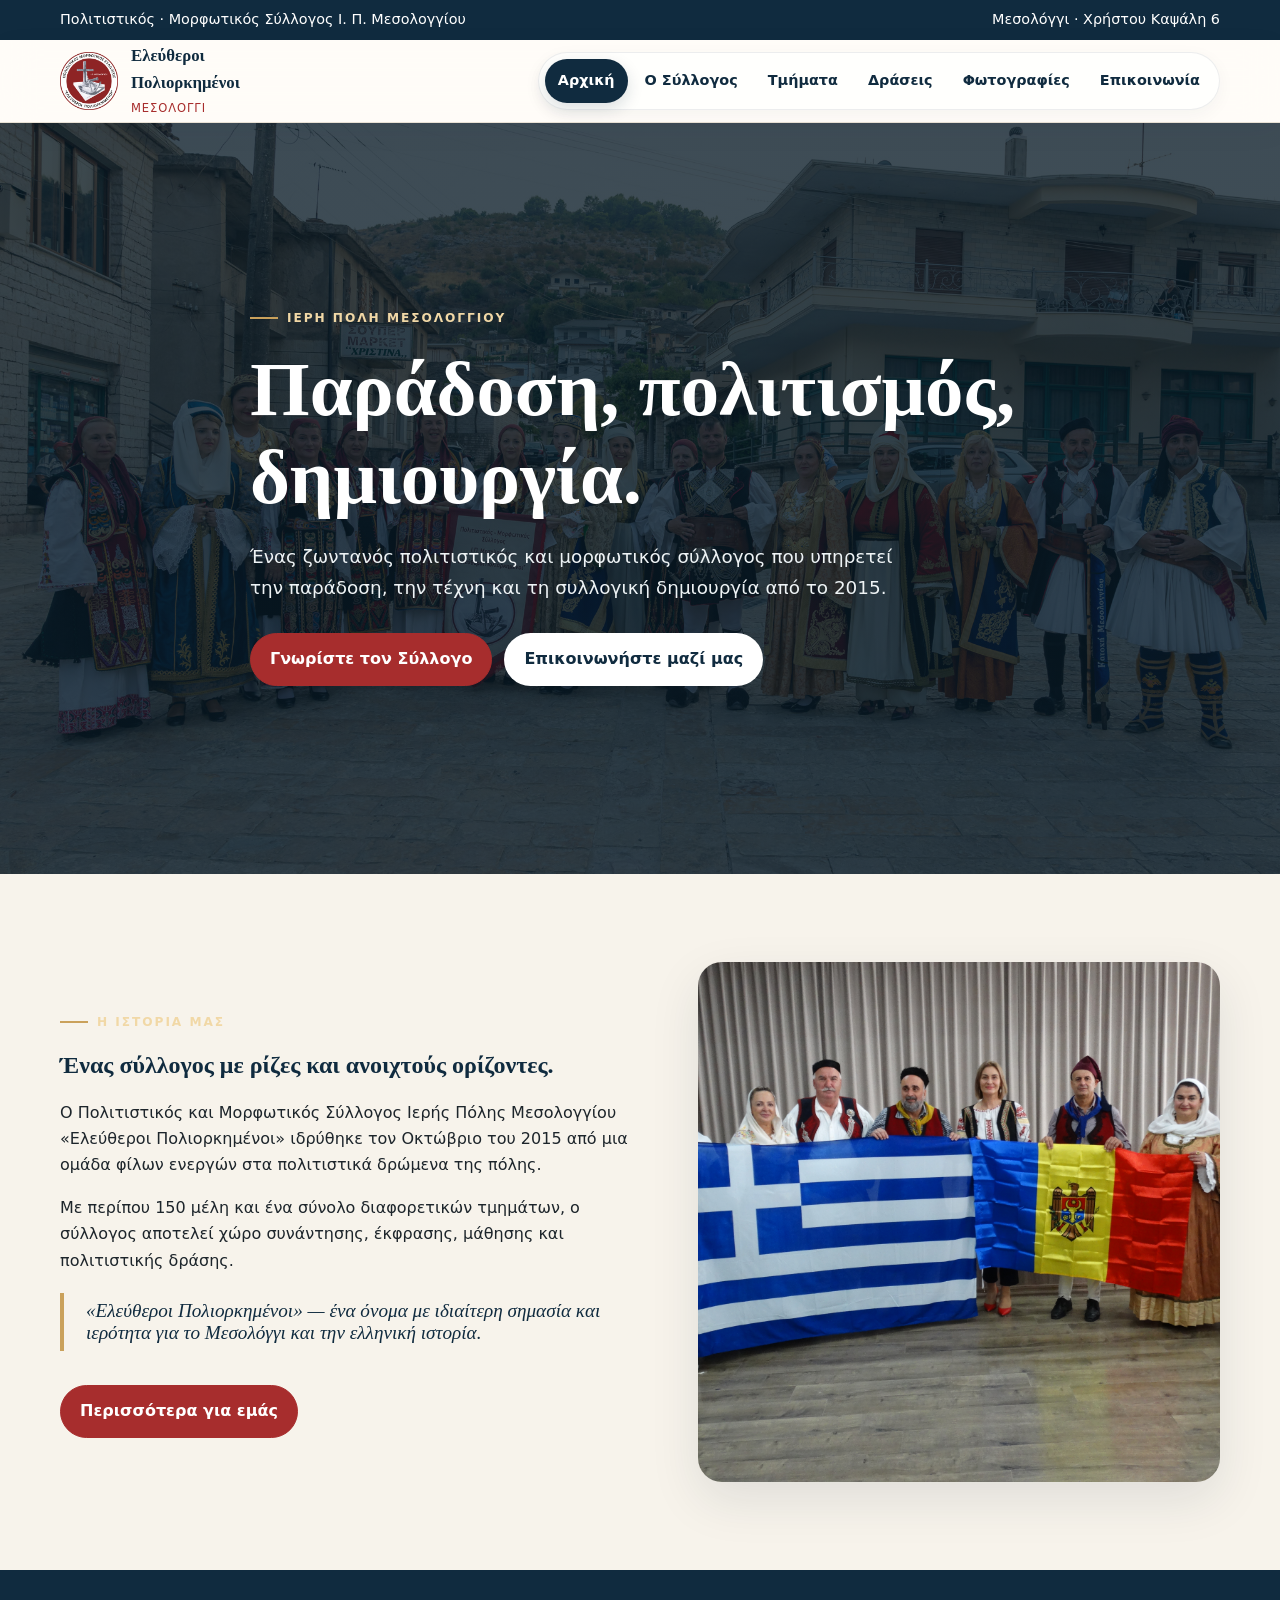
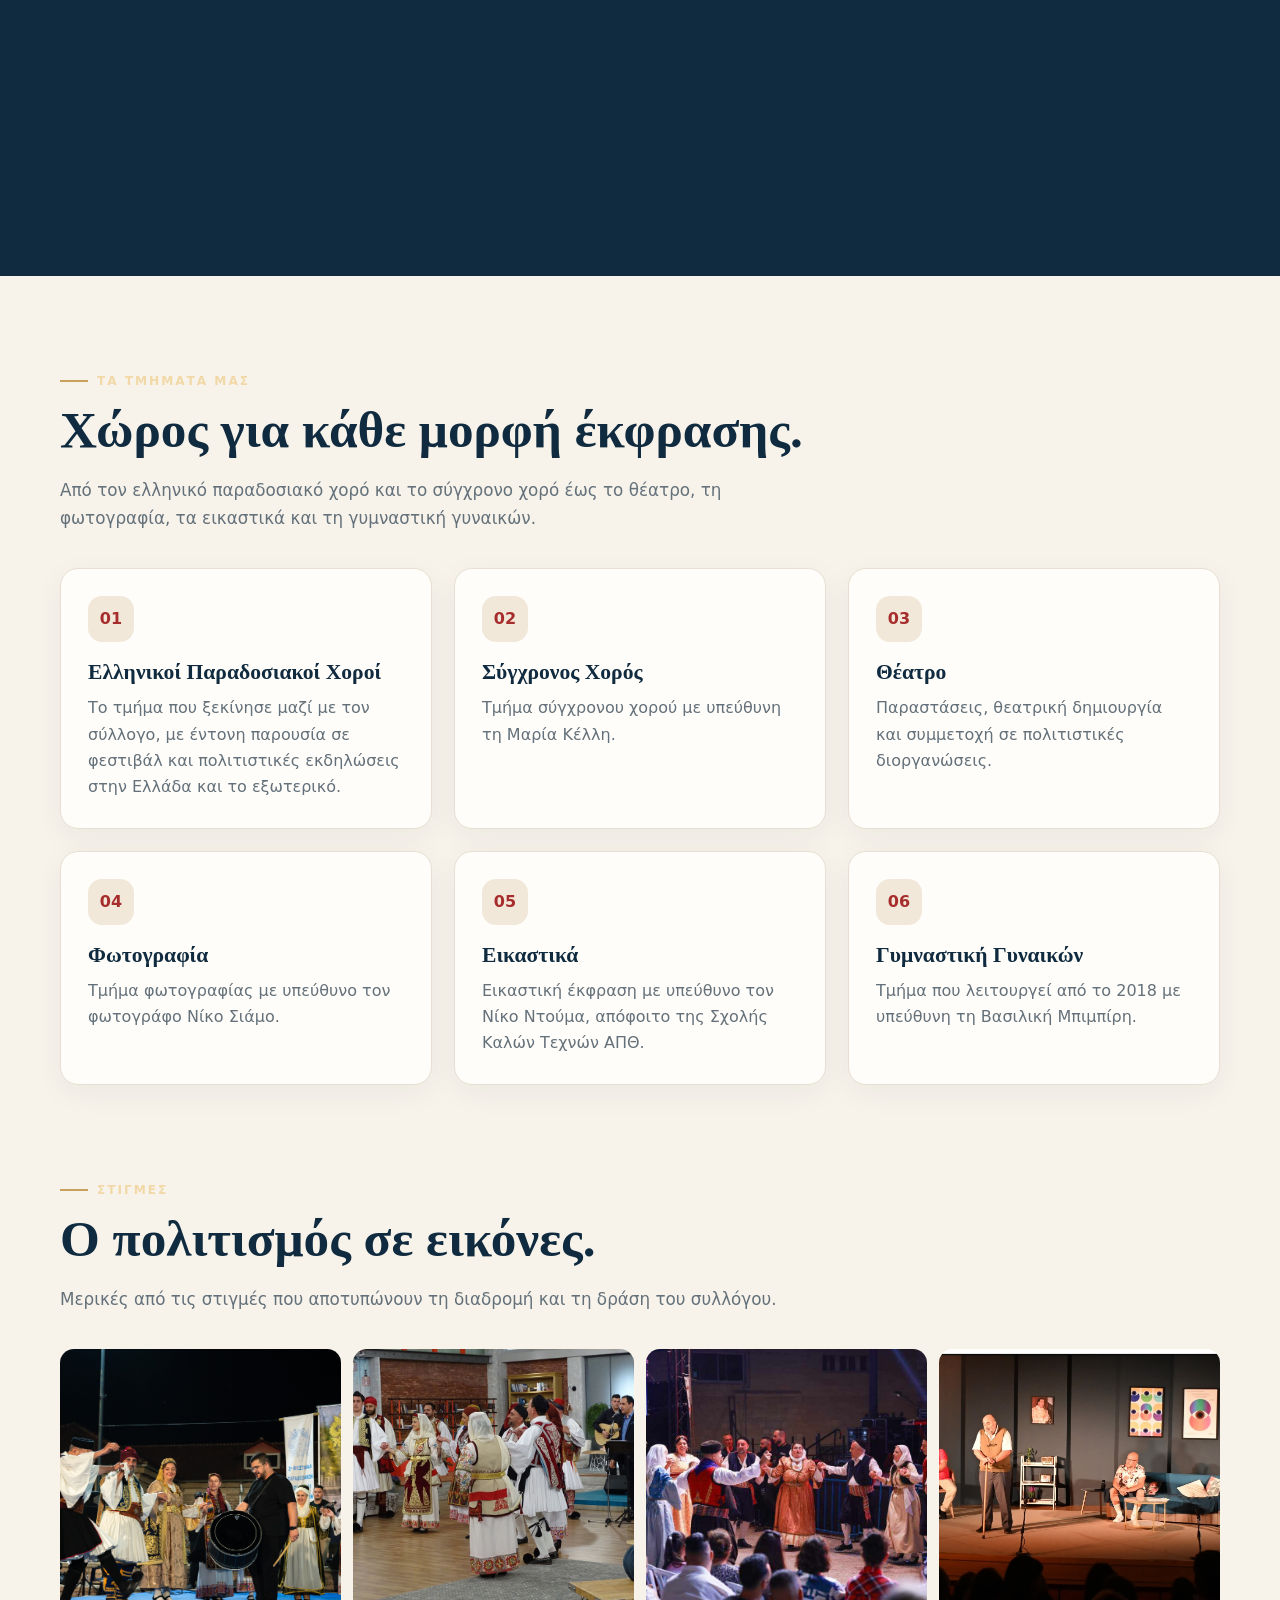
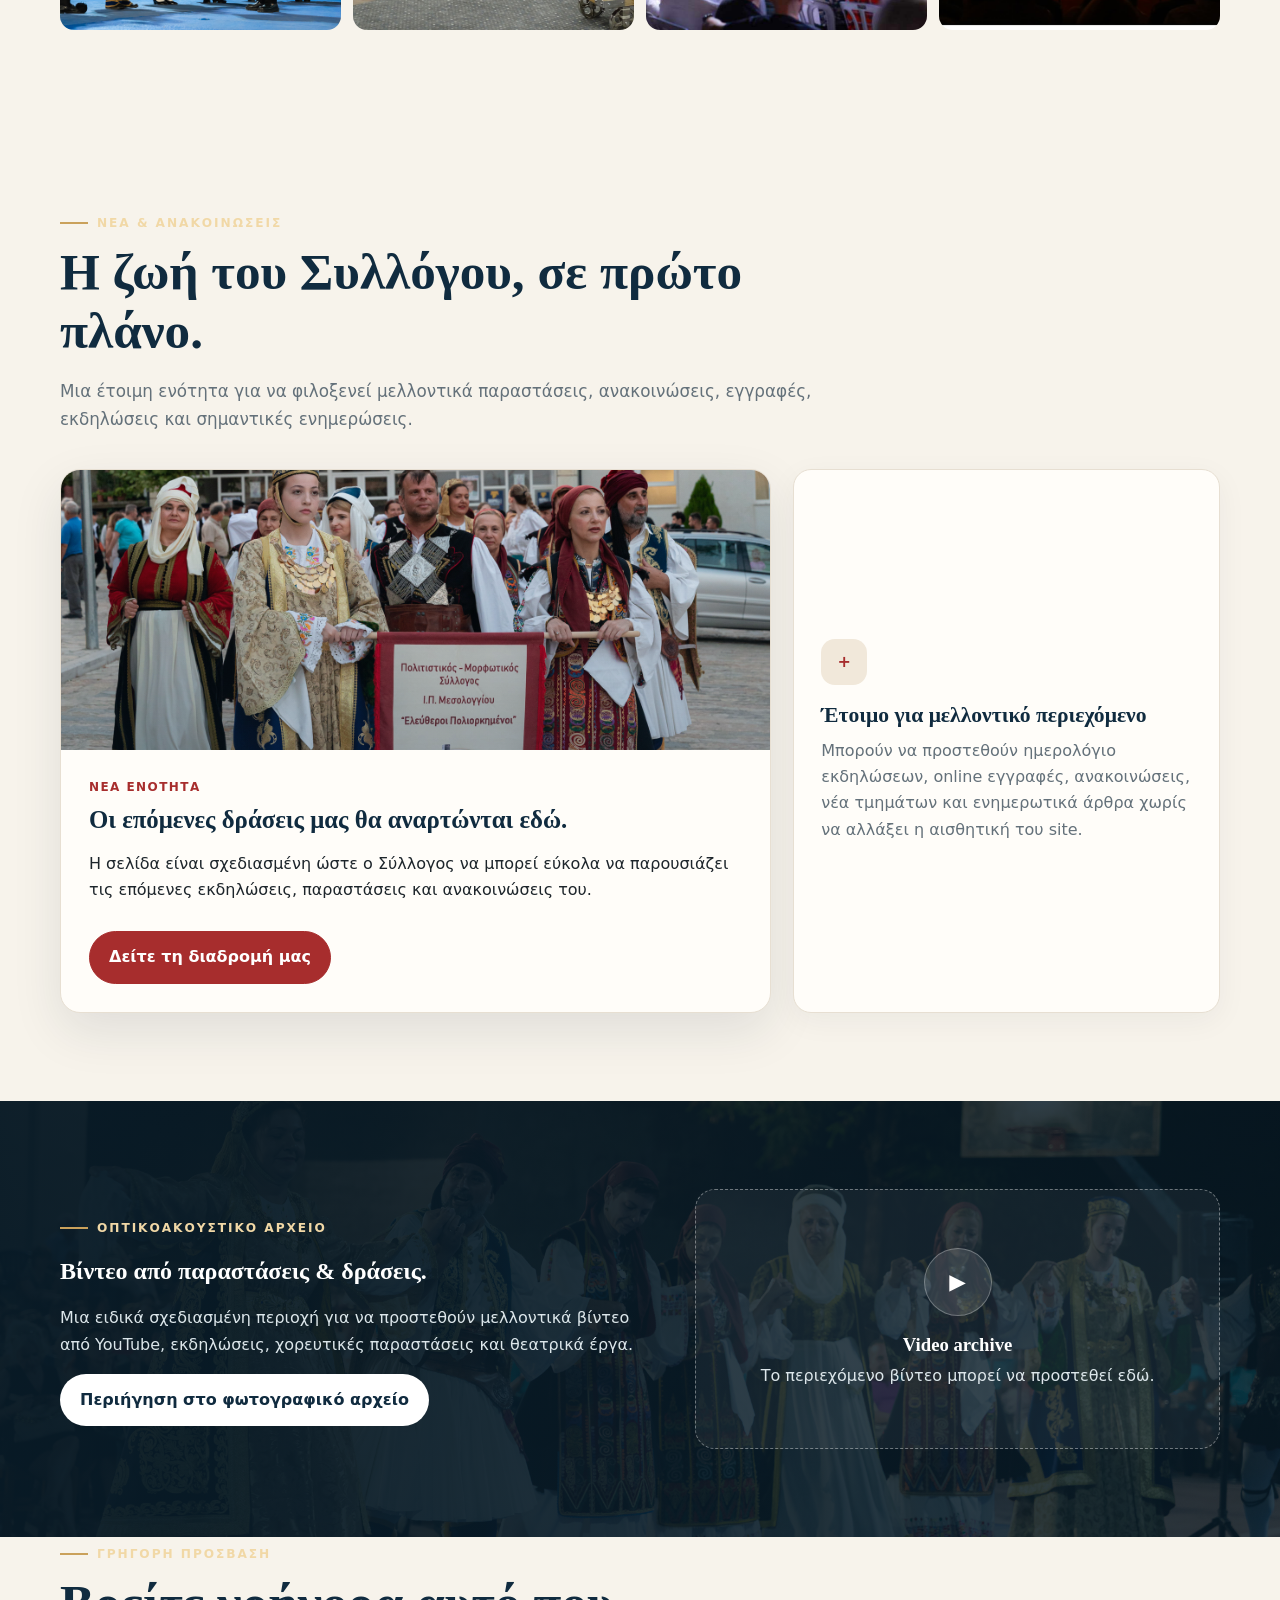
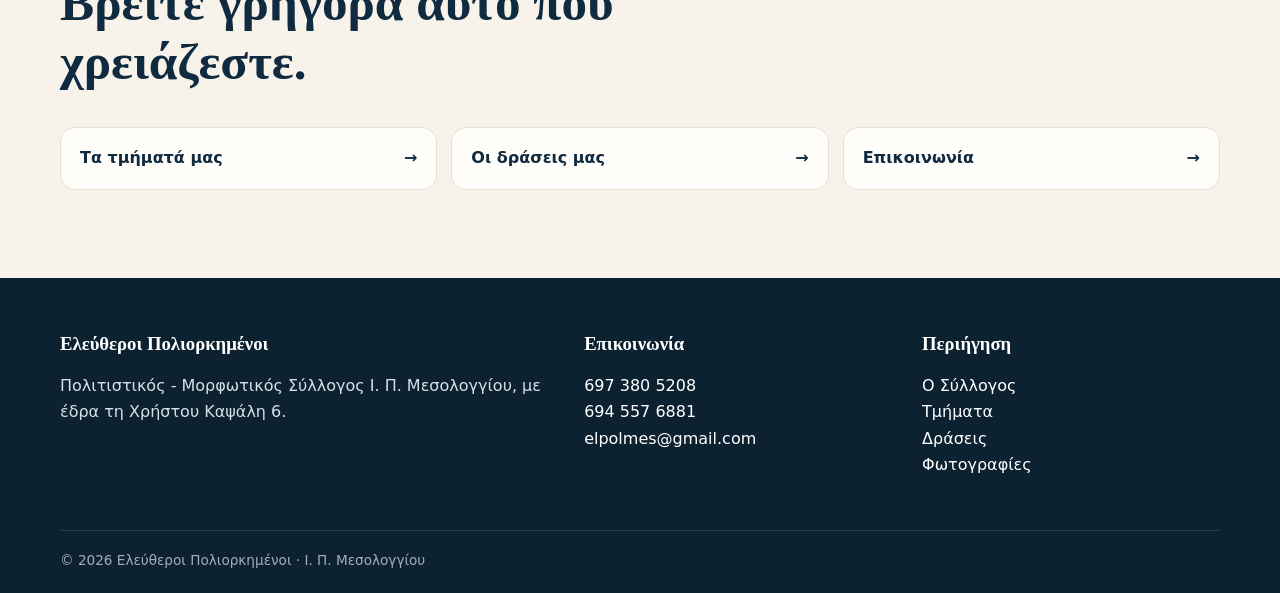
==== index.html @ cfa77f94 "Add files via upload" ====
<!doctype html>
<html lang="el">
<head>
<meta charset="utf-8">
<meta name="viewport" content="width=device-width, initial-scale=1">
<meta name="description" content="Πολιτιστικός - Μορφωτικός Σύλλογος Ι. Π. Μεσολογγίου «Ελεύθεροι Πολιορκημένοι»">
<meta name="theme-color" content="#102b3f">
<title>Αρχική | Ελεύθεροι Πολιορκημένοι</title>
<link rel="icon" href="assets/LOGO OF ELEFTHERI POLIORKIMENI.png">
<link rel="stylesheet" href="style.css">
</head><body>
<div class="topbar"><div class="container"><span>Πολιτιστικός · Μορφωτικός Σύλλογος Ι. Π. Μεσολογγίου</span><span>Μεσολόγγι · Χρήστου Καψάλη 6</span></div></div>
<header><div class="container nav">
<a class="brand" href="index.html"><img src="assets/LOGO OF ELEFTHERI POLIORKIMENI.png" alt="Λογότυπο Ελεύθεροι Πολιορκημένοι"><div><strong>Ελεύθεροι<br>Πολιορκημένοι</strong><span>Μεσολόγγι</span></div></a>
<button class="menu" aria-label="Άνοιγμα μενού" aria-expanded="false"><span></span></button>
<nav class="navlinks">
<a href="index.html">Αρχική</a><a href="about.html">Ο Σύλλογος</a><a href="departments.html">Τμήματα</a><a href="actions.html">Δράσεις</a><a href="gallery.html">Φωτογραφίες</a><a href="contact.html">Επικοινωνία</a>
</nav></div></header>

<main>
<section class="hero"><div class="container hero-inner">
<div class="kicker">Ιερή Πόλη Μεσολογγίου</div>
<h1>Παράδοση, πολιτισμός,<br>δημιουργία.</h1>
<p>Ένας ζωντανός πολιτιστικός και μορφωτικός σύλλογος που υπηρετεί την παράδοση, την τέχνη και τη συλλογική δημιουργία από το 2015.</p>
<div class="btns"><a class="btn primary" href="about.html">Γνωρίστε τον Σύλλογο</a><a class="btn light" href="contact.html">Επικοινωνήστε μαζί μας</a></div>
</div></section>

<section><div class="container split">
<div><div class="kicker">Η ιστορία μας</div><h2>Ένας σύλλογος με ρίζες και ανοιχτούς ορίζοντες.</h2>
<p>Ο Πολιτιστικός και Μορφωτικός Σύλλογος Ιερής Πόλης Μεσολογγίου «Ελεύθεροι Πολιορκημένοι» ιδρύθηκε τον Οκτώβριο του 2015 από μια ομάδα φίλων ενεργών στα πολιτιστικά δρώμενα της πόλης.</p>
<p>Με περίπου 150 μέλη και ένα σύνολο διαφορετικών τμημάτων, ο σύλλογος αποτελεί χώρο συνάντησης, έκφρασης, μάθησης και πολιτιστικής δράσης.</p>
<p class="quote">«Ελεύθεροι Πολιορκημένοι» — ένα όνομα με ιδιαίτερη σημασία και ιερότητα για το Μεσολόγγι και την ελληνική ιστορία.</p>
<a class="btn primary" href="about.html" style="color:#fff;margin-top:15px">Περισσότερα για εμάς</a></div>
<div class="photo"><img src="assets/DSC02853.JPG" alt="Μέλη του συλλόγου με ελληνική σημαία"></div>
</div></section>

<section class="stats"><div class="container"><div class="grid">
<div class="stat"><strong>2015</strong><span>Έτος ίδρυσης</span></div>
<div class="stat"><strong>150+</strong><span>Μέλη</span></div>
<div class="stat"><strong>6</strong><span>Τμήματα</span></div>
<div class="stat"><strong>41</strong><span>Καταγεγραμμένες δράσεις χορού έως το 2026</span></div>
</div></div></section>

<section><div class="container">
<div class="section-head"><div class="kicker">Τα τμήματά μας</div><h2>Χώρος για κάθε μορφή έκφρασης.</h2><p>Από τον ελληνικό παραδοσιακό χορό και το σύγχρονο χορό έως το θέατρο, τη φωτογραφία, τα εικαστικά και τη γυμναστική γυναικών.</p></div>
<div class="grid">
<div class="card"><div class="icon">01</div><h3>Ελληνικοί Παραδοσιακοί Χοροί</h3><p>Το τμήμα που ξεκίνησε μαζί με τον σύλλογο, με έντονη παρουσία σε φεστιβάλ και πολιτιστικές εκδηλώσεις στην Ελλάδα και το εξωτερικό.</p></div>
<div class="card"><div class="icon">02</div><h3>Σύγχρονος Χορός</h3><p>Τμήμα σύγχρονου χορού με υπεύθυνη τη Μαρία Κέλλη.</p></div>
<div class="card"><div class="icon">03</div><h3>Θέατρο</h3><p>Παραστάσεις, θεατρική δημιουργία και συμμετοχή σε πολιτιστικές διοργανώσεις.</p></div>
<div class="card"><div class="icon">04</div><h3>Φωτογραφία</h3><p>Τμήμα φωτογραφίας με υπεύθυνο τον φωτογράφο Νίκο Σιάμο.</p></div>
<div class="card"><div class="icon">05</div><h3>Εικαστικά</h3><p>Εικαστική έκφραση με υπεύθυνο τον Νίκο Ντούμα, απόφοιτο της Σχολής Καλών Τεχνών ΑΠΘ.</p></div>
<div class="card"><div class="icon">06</div><h3>Γυμναστική Γυναικών</h3><p>Τμήμα που λειτουργεί από το 2018 με υπεύθυνη τη Βασιλική Μπιμπίρη.</p></div>
</div></div></section>

<section style="padding-top:0"><div class="container">
<div class="section-head"><div class="kicker">Στιγμές</div><h2>Ο πολιτισμός σε εικόνες.</h2><p>Μερικές από τις στιγμές που αποτυπώνουν τη διαδρομή και τη δράση του συλλόγου.</p></div>
<div class="gallery">
<a href="gallery.html"><img src="assets/_DSC6832.jpg" alt="Παράσταση παραδοσιακών χορών"></a>
<a href="gallery.html"><img src="assets/12.jpg" alt="Χορευτικό τμήμα"></a>
<a href="gallery.html"><img src="assets/received_975904556973002.jpeg" alt="Χορευτική εκδήλωση"></a>
<a href="gallery.html"><img src="assets/FB_IMG_1751006641670.jpg" alt="Θεατρική παράσταση"></a>
</div></div></section>

<section>
<div class="container">
  <div class="section-head" data-reveal>
    <div class="kicker">Νέα & Ανακοινώσεις</div>
    <h2>Η ζωή του Συλλόγου, σε πρώτο πλάνο.</h2>
    <p>Μια έτοιμη ενότητα για να φιλοξενεί μελλοντικά παραστάσεις, ανακοινώσεις, εγγραφές, εκδηλώσεις και σημαντικές ενημερώσεις.</p>
  </div>
  <div class="news-grid">
    <article class="news-card" data-reveal="left">
      <div class="news-img" style="background-image:linear-gradient(0deg,rgba(16,43,63,.25),transparent),url('assets/_DSC6158.jpg')"></div>
      <div class="news-body">
        <div class="news-date">Νέα ενότητα</div>
        <h3>Οι επόμενες δράσεις μας θα αναρτώνται εδώ.</h3>
        <p>Η σελίδα είναι σχεδιασμένη ώστε ο Σύλλογος να μπορεί εύκολα να παρουσιάζει τις επόμενες εκδηλώσεις, παραστάσεις και ανακοινώσεις του.</p>
        <a class="btn primary" href="actions.html" style="color:#fff;margin-top:12px">Δείτε τη διαδρομή μας</a>
      </div>
    </article>
    <div class="card" data-reveal="right" style="display:flex;flex-direction:column;justify-content:center">
      <div class="icon">+</div>
      <h3>Έτοιμο για μελλοντικό περιεχόμενο</h3>
      <p>Μπορούν να προστεθούν ημερολόγιο εκδηλώσεων, online εγγραφές, ανακοινώσεις, νέα τμημάτων και ενημερωτικά άρθρα χωρίς να αλλάξει η αισθητική του site.</p>
    </div>
  </div>
</div>
</section>

<section class="section-band feature-bg" style="background-image:linear-gradient(90deg,rgba(8,26,38,.97),rgba(8,26,38,.82)),url('assets/_DSC6820.jpg');background-position:center;background-size:cover;background-repeat:no-repeat;">
<div class="container">
  <div class="split" style="gap:55px">
    <div data-reveal="left">
      <div class="kicker">Οπτικοακουστικό αρχείο</div>
      <h2>Βίντεο από παραστάσεις & δράσεις.</h2>
      <p>Μια ειδικά σχεδιασμένη περιοχή για να προστεθούν μελλοντικά βίντεο από YouTube, εκδηλώσεις, χορευτικές παραστάσεις και θεατρικά έργα.</p>
      <a class="btn light" href="gallery.html">Περιήγηση στο φωτογραφικό αρχείο</a>
    </div>
    <div class="empty-panel" data-reveal="right">
      <div>
        <div class="play">▶</div>
        <h3 style="color:#fff;margin:0 0 7px">Video archive</h3>
        <p style="margin:0">Το περιεχόμενο βίντεο μπορεί να προστεθεί εδώ.</p>
      </div>
    </div>
  </div>
</div>
</section>

<section style="padding-top:0">
<div class="container">
  <div class="section-head" data-reveal>
    <div class="kicker">Γρήγορη πρόσβαση</div>
    <h2>Βρείτε γρήγορα αυτό που χρειάζεστε.</h2>
  </div>
  <div class="quick-links">
    <a class="quick-link" href="departments.html" data-reveal>Τα τμήματά μας <span>→</span></a>
    <a class="quick-link" href="actions.html" data-reveal>Οι δράσεις μας <span>→</span></a>
    <a class="quick-link" href="contact.html" data-reveal>Επικοινωνία <span>→</span></a>
  </div>
</div>
</section>
</main>
<footer><div class="container">
<div class="footergrid">
<div><h3>Ελεύθεροι Πολιορκημένοι</h3><p>Πολιτιστικός - Μορφωτικός Σύλλογος Ι. Π. Μεσολογγίου, με έδρα τη Χρήστου Καψάλη 6.</p></div>
<div><h3>Επικοινωνία</h3><p><a href="tel:+306973805208">697 380 5208</a><br><a href="tel:+306945576881">694 557 6881</a><br><a href="mailto:elpolmes@gmail.com">elpolmes@gmail.com</a></p></div>
<div><h3>Περιήγηση</h3><p><a href="about.html">Ο Σύλλογος</a><br><a href="departments.html">Τμήματα</a><br><a href="actions.html">Δράσεις</a><br><a href="gallery.html">Φωτογραφίες</a></p></div>
</div>
<div class="copy">© <span data-year></span> Ελεύθεροι Πολιορκημένοι · Ι. Π. Μεσολογγίου</div>
</div></footer><script src="script.js"></script></body></html>
---- style.css ----
:root{
  --navy:#102b3f;
  --navy-2:#173e57;
  --red:#a72d2d;
  --gold:#caa15b;
  --cream:#f7f3eb;
  --paper:#fffdf9;
  --ink:#1d252b;
  --muted:#64717a;
  --line:#e7dfd2;
  --shadow:0 18px 50px rgba(16,43,63,.10);
  --radius:18px;
}
*{box-sizing:border-box}
html{scroll-behavior:smooth}
body{margin:0;color:var(--ink);background:var(--cream);font-family:system-ui,-apple-system,"Segoe UI",Roboto,Arial,sans-serif;line-height:1.65}
img{max-width:100%;display:block}
a{color:inherit}
.container{width:min(1160px,92%);margin:auto}
.topbar{background:var(--navy);color:#fff;font-size:.9rem}
.topbar .container{display:flex;justify-content:space-between;gap:20px;padding:8px 0}
header{position:sticky;top:0;z-index:100;background:rgba(255,253,249,.92);backdrop-filter:blur(18px) saturate(1.1);border-bottom:1px solid rgba(231,223,210,.9);box-shadow:0 8px 30px rgba(16,43,63,.045)}
.nav{min-height:82px;display:flex;align-items:center;justify-content:space-between;gap:24px}
.brand{display:flex;align-items:center;gap:13px;text-decoration:none;min-width:0}
.brand img{width:58px;height:58px;object-fit:contain;flex:0 0 auto}
.brand strong{font-family:Georgia,"Times New Roman",serif;font-size:1.05rem;line-height:1.15;color:var(--navy)}
.brand span{display:block;color:var(--red);font-size:.72rem;letter-spacing:.08em;text-transform:uppercase;margin-top:3px}
.navlinks{display:flex;align-items:center;gap:4px;padding:6px;border:1px solid rgba(16,43,63,.08);border-radius:999px;background:rgba(255,255,255,.62);box-shadow:0 5px 18px rgba(16,43,63,.045);font-weight:700;font-size:.9rem}
.navlinks a{text-decoration:none;position:relative;padding:10px 13px;border-radius:999px;color:var(--navy);transition:color .25s,background .25s,transform .25s}
.navlinks a:after{content:"";position:absolute;left:50%;right:50%;bottom:5px;height:2px;border-radius:2px;background:var(--red);transition:.25s var(--ease)}
.navlinks a:hover{background:rgba(167,45,45,.07);color:var(--red);transform:translateY(-1px)}
.navlinks a:hover:after{left:30%;right:30%}
.navlinks a.active{background:var(--navy);color:#fff;box-shadow:0 6px 16px rgba(16,43,63,.15)}
.navlinks a.active:after{display:none}
.menu{display:none;position:relative;width:46px;height:46px;padding:0;border:1px solid rgba(16,43,63,.12);border-radius:14px;background:#fff;color:var(--navy);font-size:0;cursor:pointer;box-shadow:0 6px 18px rgba(16,43,63,.06)}
.menu:before,.menu:after,.menu span{content:"";position:absolute;left:12px;width:22px;height:2px;border-radius:2px;background:currentColor;transition:.3s var(--ease)}
.menu:before{top:15px}.menu span{top:22px}.menu:after{top:29px}
.menu.open:before{top:22px;transform:rotate(45deg)}.menu.open span{opacity:0;transform:scaleX(0)}.menu.open:after{top:22px;transform:rotate(-45deg)}
.hero{position:relative;min-height:650px;display:grid;align-items:end;background:#172c3a}
.hero:before{
  content:"";
  position:absolute;
  inset:0;
  background:
    linear-gradient(rgba(8,26,38,.78),rgba(8,26,38,.78)),
    url("assets/_DSC6066.jpg") center/cover;
}.hero-inner{position:relative;color:#fff;padding:90px 0 100px;max-width:780px}
.kicker{display:inline-flex;align-items:center;gap:9px;color:#f1d8a6;text-transform:uppercase;letter-spacing:.16em;font-size:.76rem;font-weight:800}
.kicker:before{content:"";width:28px;height:2px;background:var(--gold)}
h1,h2,h3{font-family:Georgia,"Times New Roman",serif;line-height:1.15;color:var(--navy)}
.hero h1{font-size:clamp(2.5rem,6vw,5rem);margin:18px 0 20px;color:#fff}
.hero p{font-size:1.15rem;max-width:680px;color:#eef3f5}
.btns{display:flex;flex-wrap:wrap;gap:12px;margin-top:30px}
.btn{display:inline-block;text-decoration:none;padding:12px 19px;border-radius:999px;font-weight:800;border:1px solid rgba(255,255,255,.35)}
.btn.primary{background:var(--red);border-color:var(--red);color:#fff}
.btn.light{background:#fff;color:var(--navy)}
section{padding:88px 0}
.section-head{max-width:760px;margin-bottom:36px}
.section-head h2{font-size:clamp(2rem,4vw,3.2rem);margin:10px 0 14px}
.section-head p{color:var(--muted);font-size:1.05rem}
.grid{display:grid;grid-template-columns:repeat(3,1fr);gap:22px}
.card{background:var(--paper);border:1px solid var(--line);border-radius:var(--radius);padding:27px;box-shadow:0 8px 30px rgba(16,43,63,.05)}
.card h3{margin:0 0 10px;font-size:1.35rem}
.card p{margin:0;color:var(--muted)}
.icon{width:46px;height:46px;border-radius:14px;background:#f1e8da;color:var(--red);display:grid;place-items:center;font-weight:900;margin-bottom:18px}
.stats{background:var(--navy);color:#fff;position:relative;overflow:hidden}
.stats:before{content:"";position:absolute;inset:0;background:linear-gradient(90deg,rgba(255,255,255,.025),transparent 50%,rgba(255,255,255,.025));pointer-events:none}
.stats .container{position:relative}
.stats .grid{grid-template-columns:repeat(4,1fr)}
.stat{padding:15px 28px;text-align:center;position:relative}
.stat:not(:last-child):after{content:"";position:absolute;right:0;top:18%;height:64%;width:1px;background:linear-gradient(to bottom,transparent,rgba(255,255,255,.26),transparent)}
.stat strong{letter-spacing:.01em}

.stat strong{display:block;font:700 2.6rem Georgia,serif;color:#fff}
.stat span{color:#d8e1e6}
.split{display:grid;grid-template-columns:1.05fr .95fr;gap:60px;align-items:center}
.photo{border-radius:24px;overflow:hidden;box-shadow:var(--shadow)}
.photo img{width:100%;height:520px;object-fit:cover}
.quote{border-left:4px solid var(--gold);padding:7px 0 7px 22px;font:italic 1.2rem Georgia,serif;color:var(--navy)}
.list{padding:0;margin:0;list-style:none}
.list li{padding:13px 0;border-bottom:1px solid var(--line)}
.list li:before{content:"◆";color:var(--red);font-size:.65rem;margin-right:11px;vertical-align:2px}
.timeline{position:relative;margin-top:35px}
.timeline:before{content:"";position:absolute;left:16px;top:0;bottom:0;width:2px;background:var(--line)}
.event{position:relative;padding:0 0 28px 55px}
.event:before{content:"";position:absolute;left:8px;top:7px;width:18px;height:18px;background:var(--red);border:4px solid var(--cream);border-radius:50%;box-shadow:0 0 0 2px var(--red)}
.event .year{font-weight:900;color:var(--red);font-size:.9rem;letter-spacing:.08em}
.event h3{margin:5px 0 5px;font-size:1.2rem}
.event p{margin:0;color:var(--muted)}
.gallery{display:grid;grid-template-columns:repeat(4,1fr);gap:12px}
.gallery a{display:block;overflow:hidden;border-radius:14px;aspect-ratio:1/1;background:#ddd}
.gallery img{width:100%;height:100%;object-fit:cover;transition:transform .35s}
.gallery a:hover img{transform:scale(1.06)}
.pagehero{background:var(--navy);color:#fff;padding:75px 0}
.pagehero h1{color:#fff;margin:0 0 12px;font-size:clamp(2.3rem,5vw,4rem)}
.pagehero p{max-width:720px;color:#d9e3e8;margin:0}
.contact{display:grid;grid-template-columns:1fr 1fr;gap:24px}
.contact a{text-decoration:none;color:var(--navy);font-weight:750}
.board{display:grid;grid-template-columns:repeat(5,1fr);gap:14px}
.person{text-align:center;padding:22px 12px;background:var(--paper);border:1px solid var(--line);border-radius:16px}
.person strong{display:block;font-family:Georgia,serif;color:var(--navy)}
.person span{font-size:.9rem;color:var(--muted)}
footer{background:#0c2231;color:#d6e0e5;padding:55px 0 22px}
.footergrid{display:grid;grid-template-columns:1.3fr .8fr .8fr;gap:40px}
footer h3{color:#fff;margin-top:0}
footer a{color:#fff;text-decoration:none}
.copy{border-top:1px solid rgba(255,255,255,.12);margin-top:35px;padding-top:18px;font-size:.85rem;color:#9fb0ba}
.note{font-size:.86rem;color:var(--muted)}
@media(max-width:900px){
 .nav{position:relative}
 .navlinks{display:none;position:absolute;top:calc(100% + 10px);left:0;right:0;background:rgba(255,253,249,.98);padding:10px;border:1px solid var(--line);border-radius:20px;box-shadow:0 20px 50px rgba(16,43,63,.14);flex-direction:column;align-items:stretch;gap:4px}
 .navlinks.open{display:flex;animation:mobile-menu-in .35s var(--ease) both}
 .navlinks a{padding:13px 15px;border-radius:13px;font-size:.98rem}
 .navlinks a:after{display:none}
 .navlinks a.active{background:var(--navy);color:#fff}
 .menu{display:block}
 .menu.open{background:var(--navy);color:#fff}
 .grid,.stats .grid{grid-template-columns:repeat(2,1fr)}
 .split,.contact,.footergrid{grid-template-columns:1fr}
 .board{grid-template-columns:repeat(2,1fr)}
 .gallery{grid-template-columns:repeat(3,1fr)}
}
@keyframes mobile-menu-in{from{opacity:0;transform:translateY(-8px) scale(.98)}to{opacity:1;transform:none}}
@media(max-width:560px){
 .topbar .container{flex-direction:column;gap:0}
 .nav{min-height:72px;gap:12px}
 .brand{gap:9px}
 .brand img{width:48px;height:48px}
 .brand strong{font-size:.92rem}
 .brand span{font-size:.62rem}
 .navlinks{top:calc(100% + 8px);padding:8px;border-radius:18px}
 .navlinks a{padding:14px 13px}
 .stat{padding:20px 10px}
 .stat:not(:last-child):after{right:10%;left:10%;top:auto;bottom:0;width:auto;height:1px;background:linear-gradient(to right,transparent,rgba(255,255,255,.24),transparent)}
 .hero{min-height:600px}
 .hero-inner{padding:70px 0}
 section{padding:65px 0}
 .grid,.stats .grid,.board{grid-template-columns:1fr}
 .gallery{grid-template-columns:repeat(2,1fr)}
 .photo img{height:350px}
}


/* ===== Premium motion / visual upgrade ===== */
:root{
  --ease:cubic-bezier(.22,1,.36,1);
  --glass:rgba(255,253,249,.78);
}
body{overflow-x:hidden}
body:before{content:"";position:fixed;inset:0;pointer-events:none;z-index:9999;opacity:0;background:#fff;animation:page-in .7s ease both}
@keyframes page-in{0%{opacity:1}100%{opacity:0}}
@keyframes reveal-up{from{opacity:0;transform:translateY(34px)}to{opacity:1;transform:none}}
@keyframes reveal-left{from{opacity:0;transform:translateX(-34px)}to{opacity:1;transform:none}}
@keyframes reveal-right{from{opacity:0;transform:translateX(34px)}to{opacity:1;transform:none}}
@keyframes scale-in{from{opacity:0;transform:scale(.94)}to{opacity:1;transform:scale(1)}}
@keyframes hero-zoom{from{transform:scale(1.08)}to{transform:scale(1)}}
@keyframes float-soft{0%,100%{transform:translateY(0)}50%{transform:translateY(-7px)}}

[data-reveal]{opacity:0;transform:translateY(34px);transition:opacity .85s var(--ease),transform .85s var(--ease);transition-delay:var(--delay,0ms)}
[data-reveal].is-visible{opacity:1;transform:none}
[data-reveal="left"]{transform:translateX(-34px)}
[data-reveal="right"]{transform:translateX(34px)}
[data-reveal="scale"]{transform:scale(.94)}
.hero:before,.pagehero:before{animation:hero-zoom 1.6s var(--ease) both}
.hero-inner > *{animation:reveal-up .85s var(--ease) both}
.hero-inner .kicker{animation-delay:.15s}
.hero-inner h1{animation-delay:.25s}
.hero-inner p{animation-delay:.38s}
.hero-inner .btns{animation-delay:.52s}
.pagehero .container > *{animation:reveal-up .85s var(--ease) both}
.pagehero .kicker{animation-delay:.12s}.pagehero h1{animation-delay:.25s}.pagehero p{animation-delay:.4s}

.card,.person,.gallery a{transition:transform .45s var(--ease),box-shadow .45s var(--ease),border-color .45s var(--ease)}
.card:hover{transform:translateY(-7px);box-shadow:0 20px 45px rgba(16,43,63,.12);border-color:#d8c8ae}
.person:hover{transform:translateY(-5px);box-shadow:0 16px 35px rgba(16,43,63,.10)}
.gallery a:hover{box-shadow:0 16px 35px rgba(16,43,63,.15)}
.gallery a{position:relative}
.gallery a:after{content:"↗";position:absolute;right:10px;bottom:10px;width:34px;height:34px;border-radius:50%;display:grid;place-items:center;background:rgba(16,43,63,.8);color:#fff;opacity:0;transform:translateY(6px);transition:.3s}
.gallery a:hover:after{opacity:1;transform:none}
.btn{transition:transform .3s var(--ease),box-shadow .3s}
.btn:hover{transform:translateY(-3px);box-shadow:0 10px 22px rgba(0,0,0,.15)}
.brand img{transition:transform .45s var(--ease)}
.brand:hover img{transform:rotate(-3deg) scale(1.06)}
.navlinks a{transition:color .25s}.navlinks a:hover{color:var(--red)}
.stats .stat strong{animation:float-soft 4s ease-in-out infinite}
.stats .stat:nth-child(2) strong{animation-delay:.3s}.stats .stat:nth-child(3) strong{animation-delay:.6s}.stats .stat:nth-child(4) strong{animation-delay:.9s}

.section-band{position:relative;overflow:hidden;background:var(--navy);color:#fff}
.section-band:before{content:"";position:absolute;inset:0;background-position:center;background-size:cover;opacity:.22}
.section-band > .container{position:relative}
.section-band h2{color:#fff}
.section-band p{color:#dce6ea}
.feature-bg{background-image:linear-gradient(90deg,rgba(12,34,49,.95),rgba(12,34,49,.65)),url("assets/_DSC6158.jpg")}
.video-bg{background-image:linear-gradient(90deg,rgba(12,34,49,.96),rgba(12,34,49,.72)),url("assets/18.jpg")}

.news-grid{display:grid;grid-template-columns:1.25fr .75fr;gap:22px}
.news-card{background:var(--paper);border:1px solid var(--line);border-radius:20px;overflow:hidden;box-shadow:var(--shadow)}
.news-card .news-img{height:280px;background-size:cover;background-position:center}
.news-card .news-body{padding:28px}
.news-card h3{font-size:1.55rem;margin:8px 0 10px}
.news-date{font-size:.75rem;text-transform:uppercase;letter-spacing:.12em;font-weight:800;color:var(--red)}
.empty-panel{min-height:260px;border:1px dashed rgba(255,255,255,.38);border-radius:20px;display:grid;place-items:center;text-align:center;padding:30px;background:rgba(255,255,255,.05)}
.empty-panel .play{width:68px;height:68px;border-radius:50%;display:grid;place-items:center;margin:0 auto 18px;background:rgba(255,255,255,.12);border:1px solid rgba(255,255,255,.28);font-size:1.35rem}
.quick-links{display:grid;grid-template-columns:repeat(3,1fr);gap:14px;margin-top:25px}
.quick-link{display:flex;justify-content:space-between;align-items:center;text-decoration:none;padding:17px 19px;border:1px solid var(--line);border-radius:15px;background:var(--paper);font-weight:800;color:var(--navy);transition:.35s var(--ease)}
.quick-link:hover{transform:translateY(-4px);box-shadow:0 14px 30px rgba(16,43,63,.1)}
.lightbox{position:fixed;inset:0;z-index:200;background:rgba(5,17,25,.92);display:none;align-items:center;justify-content:center;padding:30px}
.lightbox.open{display:flex;animation:scale-in .35s var(--ease)}
.lightbox img{max-width:min(1200px,94vw);max-height:88vh;object-fit:contain;border-radius:10px;box-shadow:0 30px 80px rgba(0,0,0,.45)}
.lightbox button{position:absolute;top:18px;right:22px;border:0;background:rgba(255,255,255,.1);color:#fff;width:46px;height:46px;border-radius:50%;font-size:1.5rem;cursor:pointer}
.progress{position:fixed;top:0;left:0;height:3px;width:0;background:var(--red);z-index:100;transition:width .08s linear}
.backtop{position:fixed;right:22px;bottom:22px;z-index:40;width:45px;height:45px;border:0;border-radius:50%;background:var(--navy);color:#fff;cursor:pointer;opacity:0;pointer-events:none;transform:translateY(12px);transition:.3s}
.backtop.show{opacity:1;pointer-events:auto;transform:none}
@media(max-width:900px){.news-grid{grid-template-columns:1fr}.quick-links{grid-template-columns:1fr}}
@media(prefers-reduced-motion:reduce){
  *,*:before,*:after{animation:none!important;transition:none!important;scroll-behavior:auto!important}
  [data-reveal]{opacity:1!important;transform:none!important}
}

.navlinks a:focus-visible,.menu:focus-visible{outline:3px solid rgba(202,161,91,.45);outline-offset:2px}
@media(max-width:900px){body.menu-open:after{content:"";position:fixed;inset:0;z-index:70;background:rgba(5,17,25,.18);backdrop-filter:blur(2px);pointer-events:auto}.navlinks{z-index:101}.menu{z-index:102}}

/* Department cards */
.departments-grid{align-items:stretch}
.department-card{padding:0;overflow:hidden;display:flex;flex-direction:column;min-height:100%}
.department-image{position:relative;height:235px;overflow:hidden;background:var(--navy)}
.department-image img{width:100%;height:100%;object-fit:cover;display:block;transition:transform .75s var(--ease),filter .6s var(--ease)}
.department-image:after{content:"";position:absolute;inset:0;background:linear-gradient(180deg,rgba(8,25,36,.08) 20%,rgba(8,25,36,.72) 100%);transition:opacity .5s var(--ease)}
.department-number{position:absolute;z-index:2;top:18px;left:18px;display:grid;place-items:center;width:46px;height:46px;border:1px solid rgba(255,255,255,.48);border-radius:50%;background:rgba(8,25,36,.48);backdrop-filter:blur(7px);color:#fff;font-weight:800;letter-spacing:.04em;transition:transform .5s var(--ease),background .5s var(--ease),border-color .5s var(--ease)}
.department-overlay{position:absolute;z-index:2;left:20px;bottom:18px;color:#fff;font-size:.78rem;font-weight:800;letter-spacing:.12em;text-transform:uppercase;opacity:.9;transition:transform .5s var(--ease),opacity .5s var(--ease)}
.department-body{padding:27px;flex:1;display:flex;flex-direction:column}
.department-body h3{margin:0 0 12px;font-size:1.35rem;line-height:1.2}
.department-body p{margin:0;color:var(--muted)}
.department-card:hover{transform:translateY(-10px);box-shadow:0 25px 55px rgba(16,43,63,.16);border-color:#d8c8ae}
.department-card:hover .department-image img{transform:scale(1.09);filter:saturate(1.08) contrast(1.04)}
.department-card:hover .department-image:after{opacity:.82}
.department-card:hover .department-number{transform:translateY(-3px) rotate(4deg);background:rgba(0,71,171,.78);border-color:rgba(255,255,255,.8)}
.department-card:hover .department-overlay{transform:translateX(4px);opacity:1}
@media (max-width:700px){
  .department-image{height:205px}
  .department-body{padding:23px}
  .department-card:hover{transform:translateY(-5px)}
}
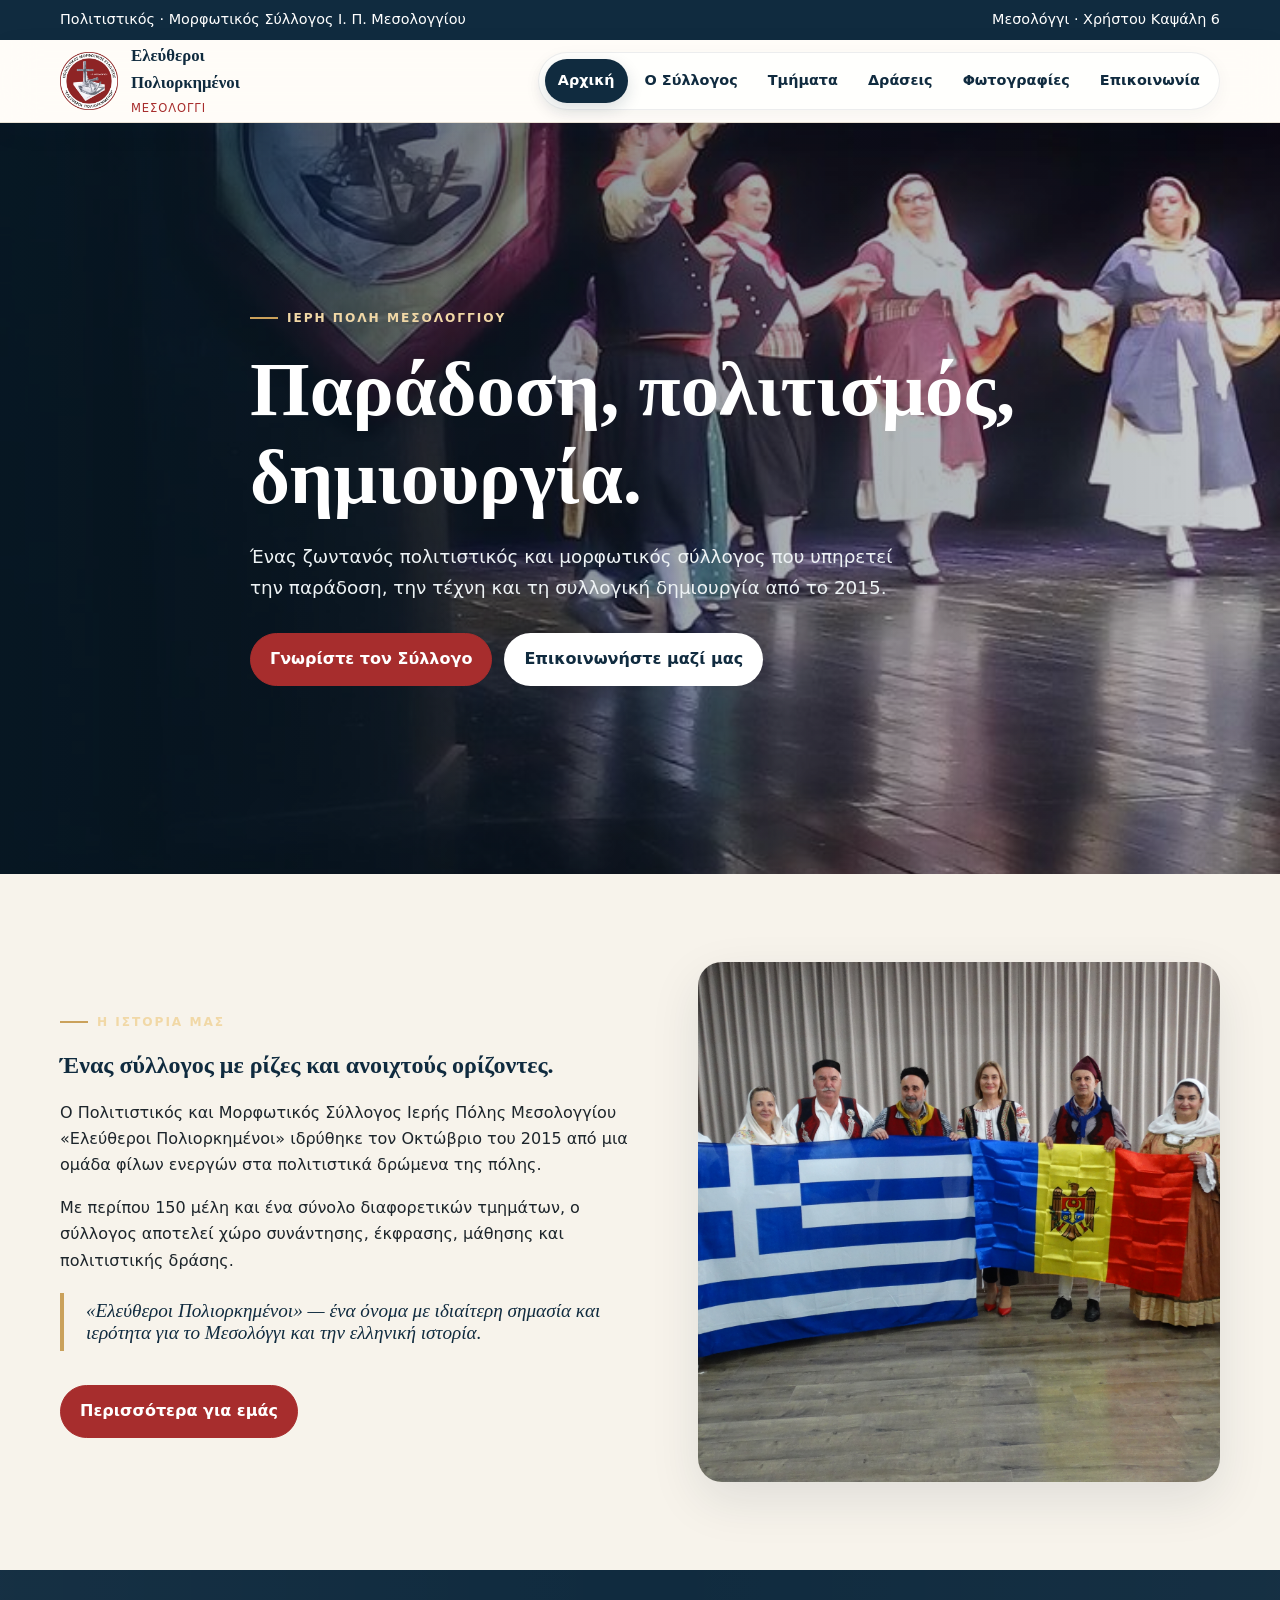
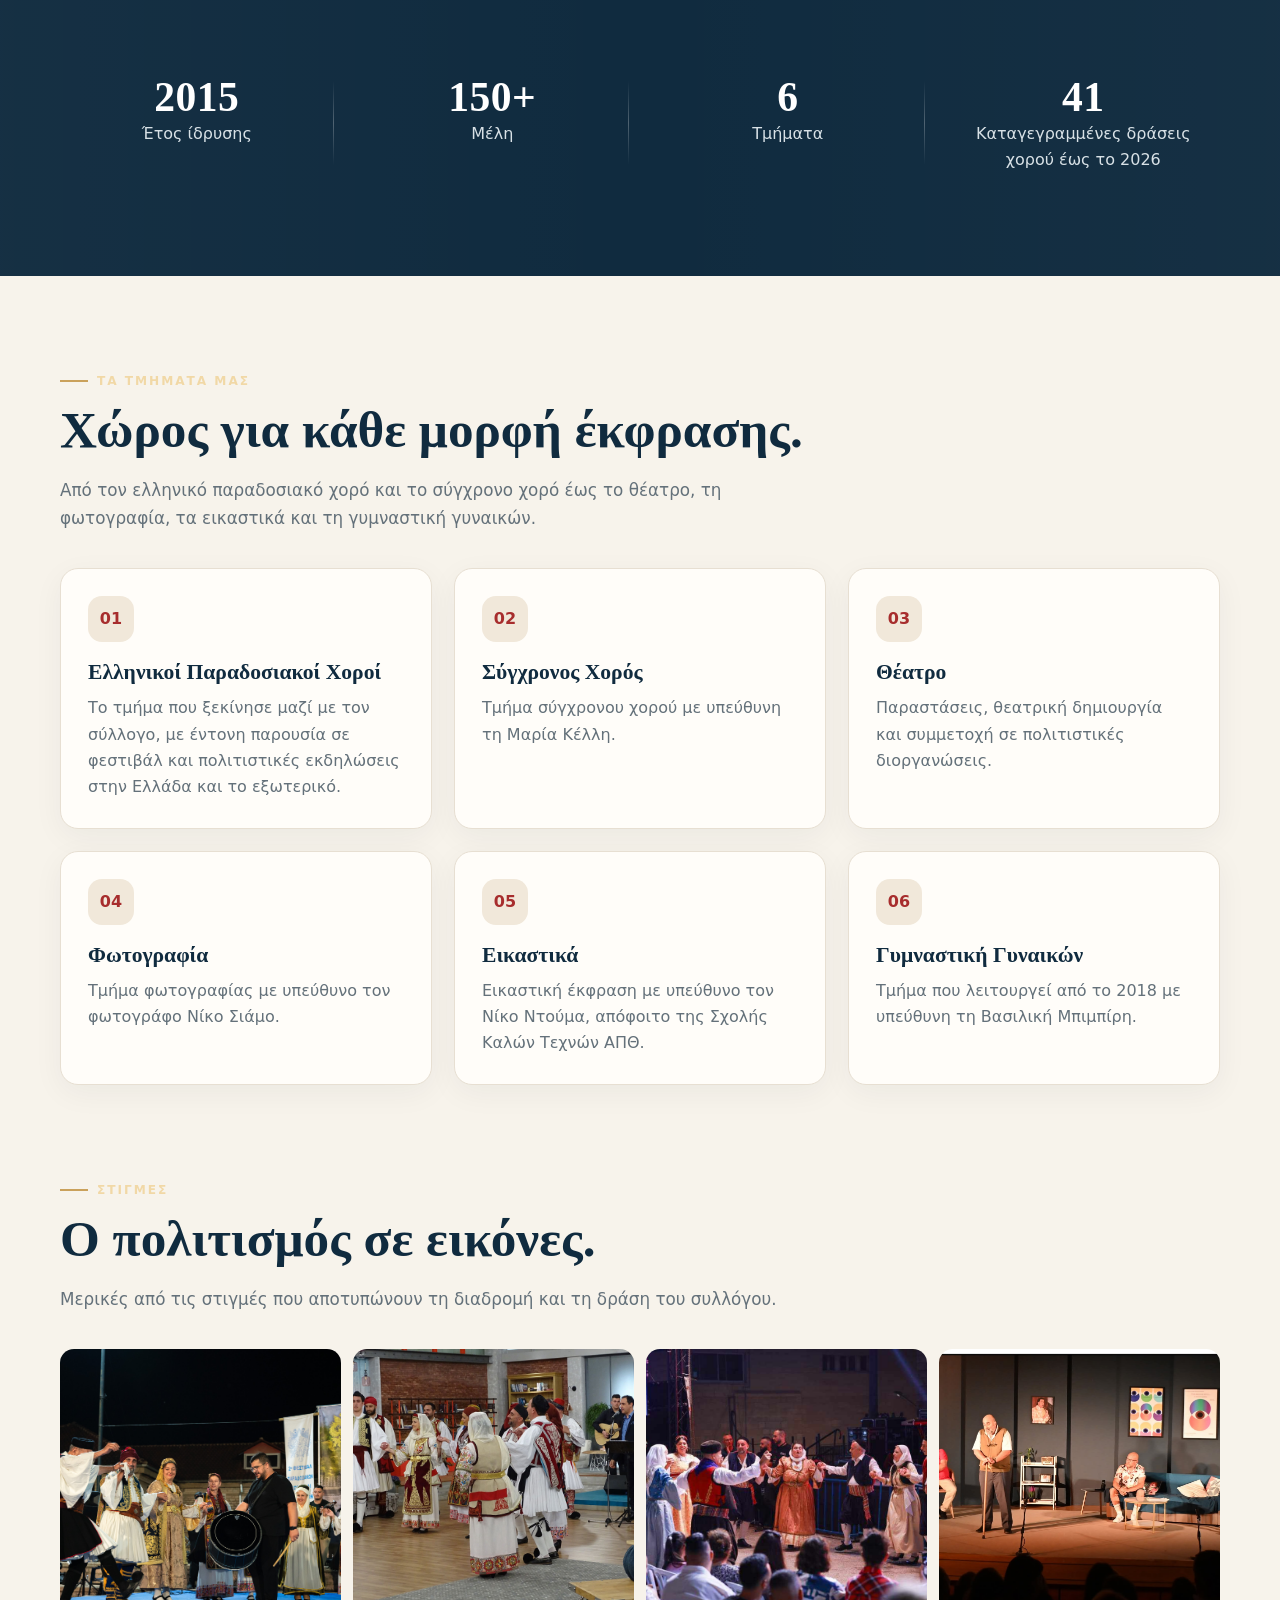
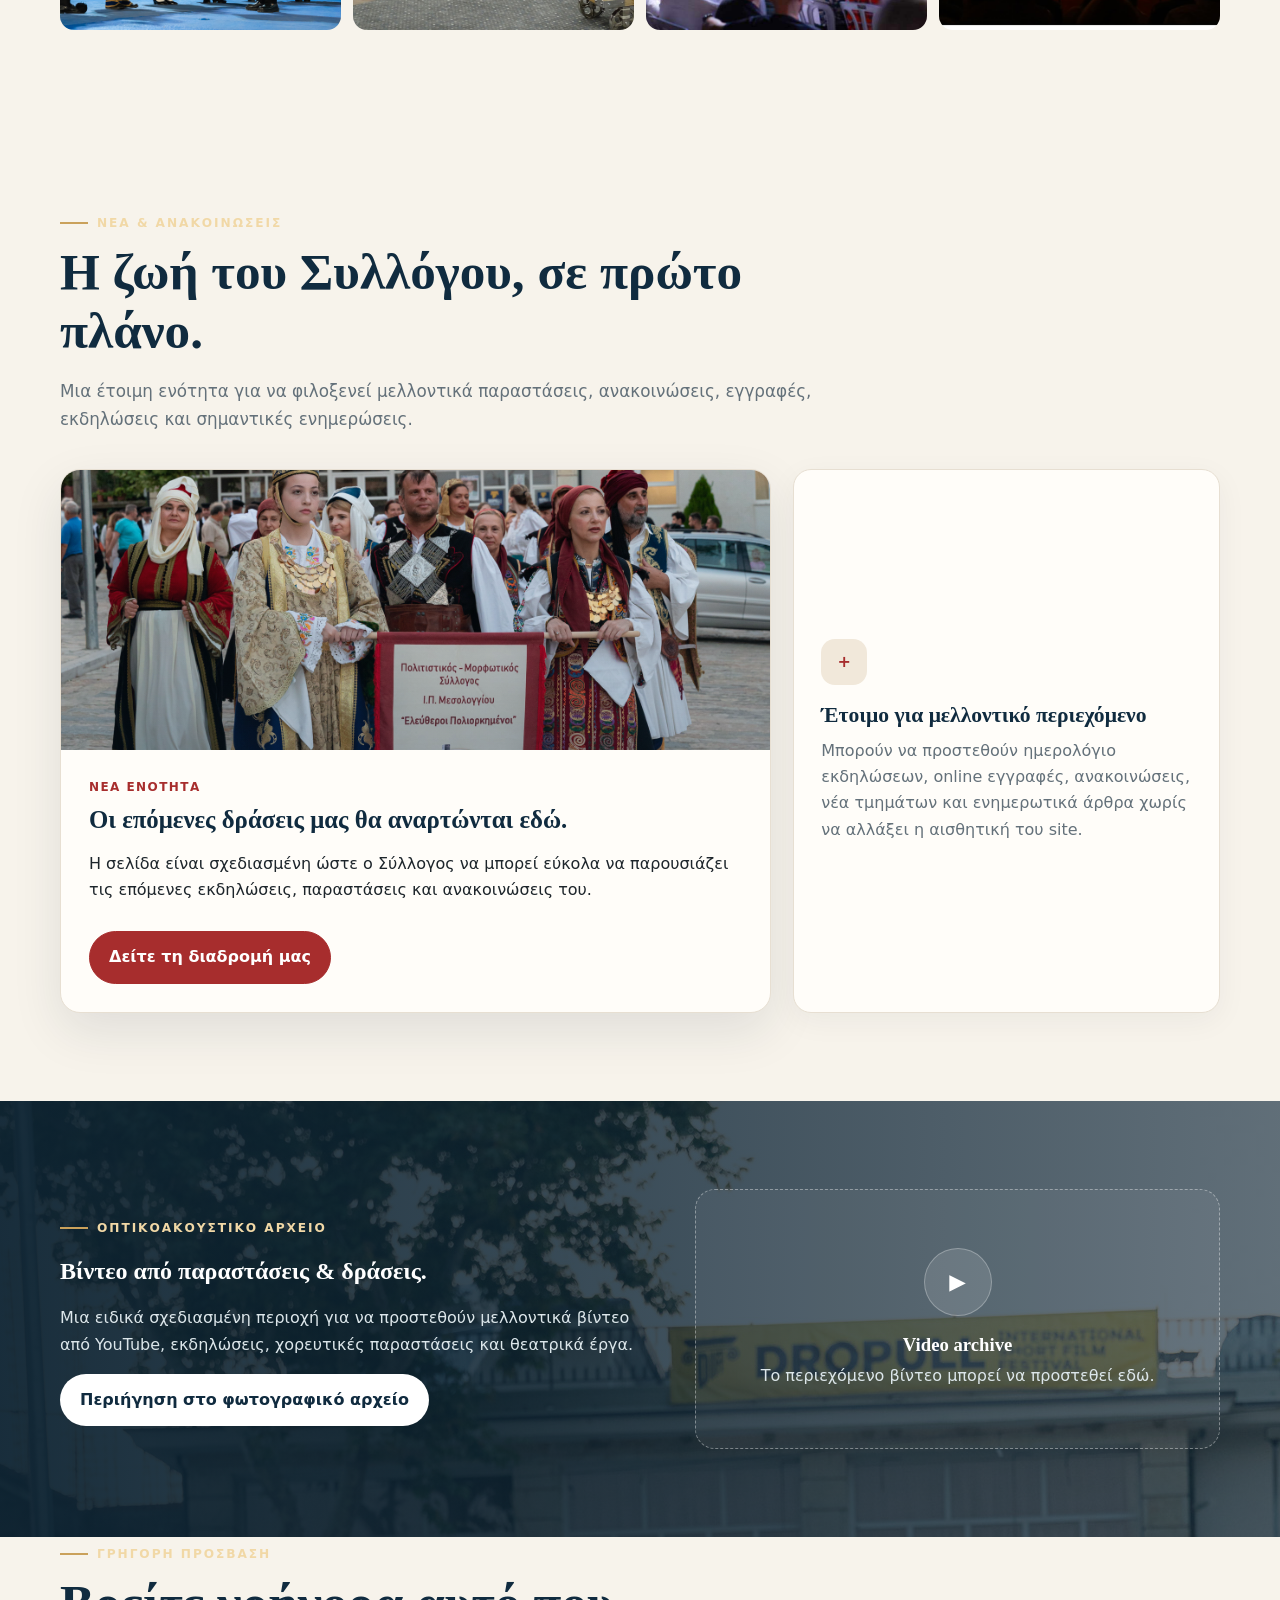
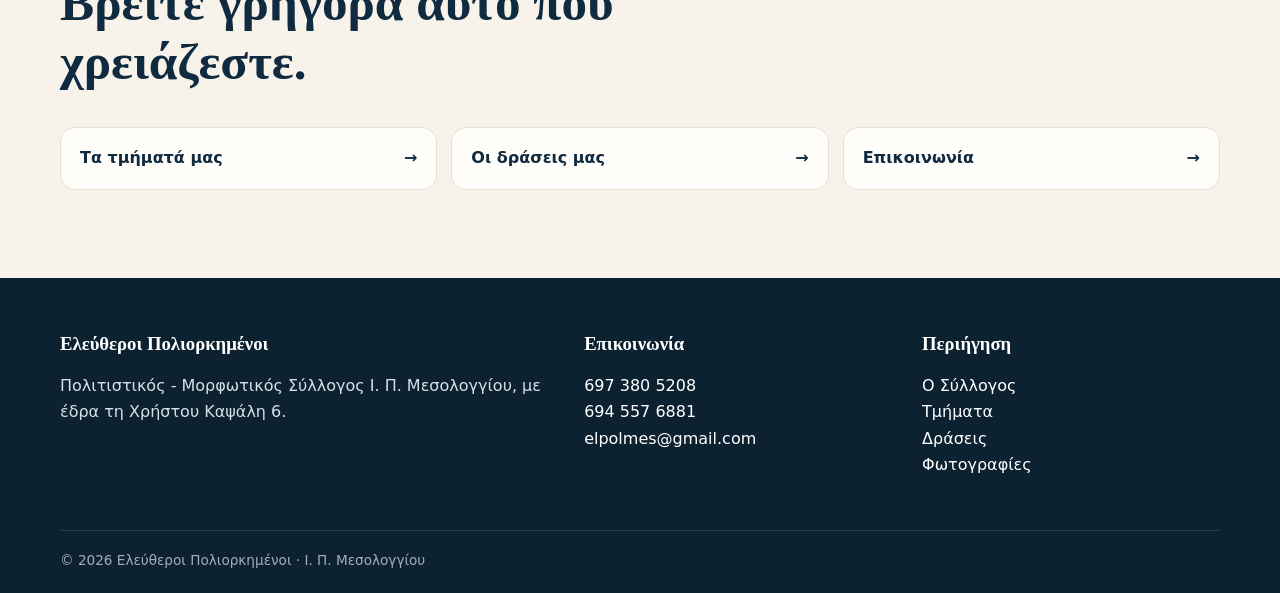
==== commit 6b5eb662: "Add files via upload" ====
--- a/index.html
+++ b/index.html
@@ -18,7 +18,7 @@
 </nav></div></header>
 
 <main>
-<section class="hero"><div class="container hero-inner">
+<section class="hero" style="background-image:url('assets/37215668_405897219814055_8562495617903886336_n.jpg');background-position:center;background-size:cover;"><div class="container hero-inner">
 <div class="kicker">Ιερή Πόλη Μεσολογγίου</div>
 <h1>Παράδοση, πολιτισμός,<br>δημιουργία.</h1>
 <p>Ένας ζωντανός πολιτιστικός και μορφωτικός σύλλογος που υπηρετεί την παράδοση, την τέχνη και τη συλλογική δημιουργία από το 2015.</p>
@@ -87,7 +87,7 @@
 </div>
 </section>
 
-<section class="section-band feature-bg" style="background-image:linear-gradient(90deg,rgba(8,26,38,.97),rgba(8,26,38,.82)),url('assets/_DSC6820.jpg');background-position:center;background-size:cover;background-repeat:no-repeat;">
+<section class="section-band feature-bg" style="background-image:linear-gradient(90deg,rgba(12,34,49,.95),rgba(12,34,49,.65)),url('assets/_DSC6158.jpg')">
 <div class="container">
   <div class="split" style="gap:55px">
     <div data-reveal="left">
--- a/style.css
+++ b/style.css
@@ -38,14 +38,8 @@
 .menu:before{top:15px}.menu span{top:22px}.menu:after{top:29px}
 .menu.open:before{top:22px;transform:rotate(45deg)}.menu.open span{opacity:0;transform:scaleX(0)}.menu.open:after{top:22px;transform:rotate(-45deg)}
 .hero{position:relative;min-height:650px;display:grid;align-items:end;background:#172c3a}
-.hero:before{
-  content:"";
-  position:absolute;
-  inset:0;
-  background:
-    linear-gradient(rgba(8,26,38,.78),rgba(8,26,38,.78)),
-    url("assets/_DSC6066.jpg") center/cover;
-}.hero-inner{position:relative;color:#fff;padding:90px 0 100px;max-width:780px}
+.hero:before{content:"";position:absolute;inset:0;background:linear-gradient(90deg,rgba(8,26,38,.88),rgba(8,26,38,.38) 55%,rgba(8,26,38,.20))}
+.hero-inner{position:relative;color:#fff;padding:90px 0 100px;max-width:780px}
 .kicker{display:inline-flex;align-items:center;gap:9px;color:#f1d8a6;text-transform:uppercase;letter-spacing:.16em;font-size:.76rem;font-weight:800}
 .kicker:before{content:"";width:28px;height:2px;background:var(--gold)}
 h1,h2,h3{font-family:Georgia,"Times New Roman",serif;line-height:1.15;color:var(--navy)}
@@ -191,8 +185,6 @@
 .section-band > .container{position:relative}
 .section-band h2{color:#fff}
 .section-band p{color:#dce6ea}
-.feature-bg{background-image:linear-gradient(90deg,rgba(12,34,49,.95),rgba(12,34,49,.65)),url("assets/_DSC6158.jpg")}
-.video-bg{background-image:linear-gradient(90deg,rgba(12,34,49,.96),rgba(12,34,49,.72)),url("assets/18.jpg")}
 
 .news-grid{display:grid;grid-template-columns:1.25fr .75fr;gap:22px}
 .news-card{background:var(--paper);border:1px solid var(--line);border-radius:20px;overflow:hidden;box-shadow:var(--shadow)}
